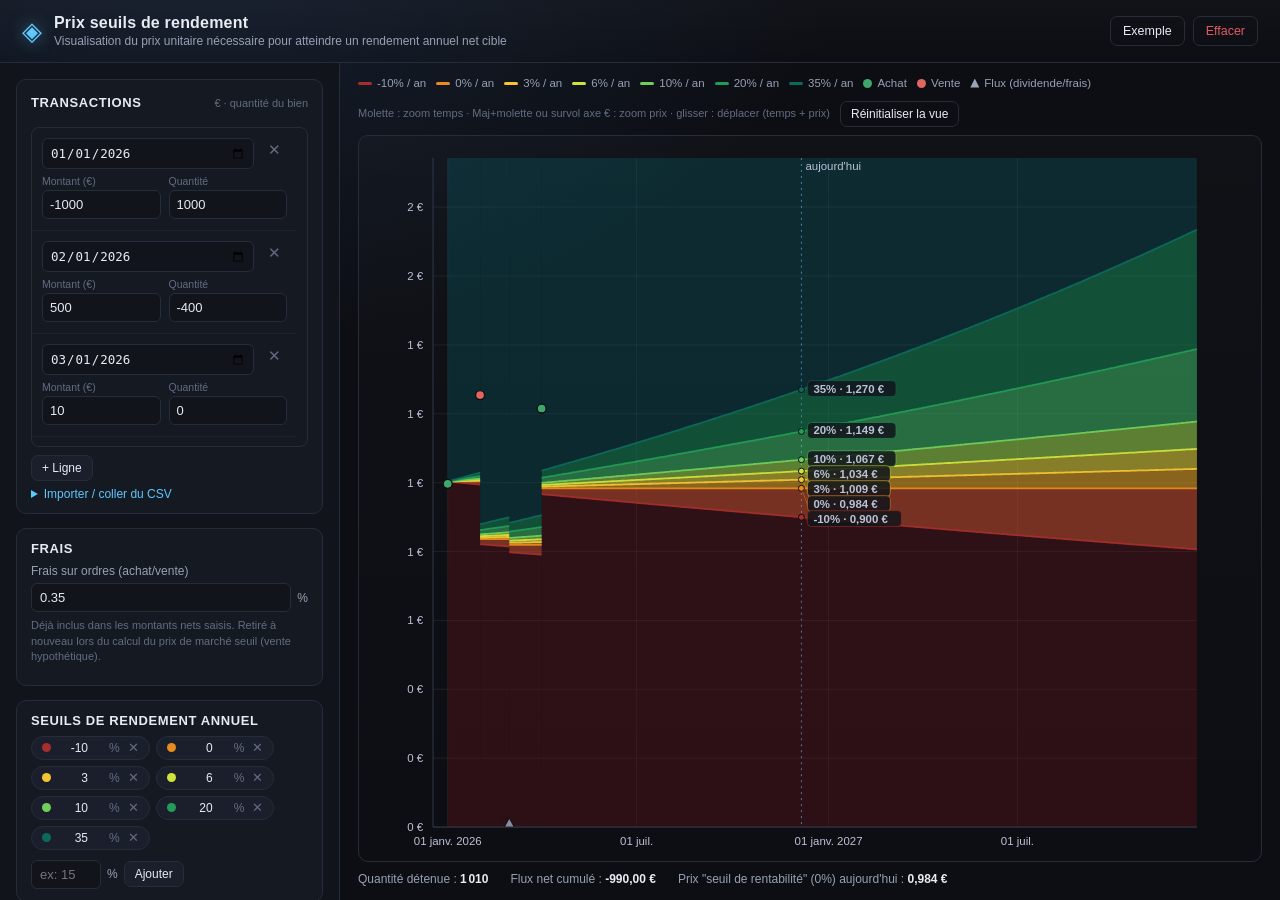
==== IRRViz/index.html @ b921ef23 "feat: add IRRViz application" ====
<!DOCTYPE html>
<html lang="fr">
<head>
<meta charset="UTF-8" />
<meta name="viewport" content="width=device-width, initial-scale=1.0" />
<title>Prix seuils de rendement — Visualiseur</title>
<link rel="stylesheet" href="style.css" />
</head>
<body>
<div id="app">

  <header class="topbar">
    <div class="brand">
      <span class="brand-mark">◈</span>
      <div class="brand-text">
        <h1>Prix seuils de rendement</h1>
        <p>Visualisation du prix unitaire nécessaire pour atteindre un rendement annuel net cible</p>
      </div>
    </div>
    <div class="topbar-actions">
      <button id="btnExample" class="btn ghost" title="Recharger le jeu de données d'exemple">Exemple</button>
      <button id="btnClear" class="btn ghost danger" title="Effacer toutes les transactions">Effacer</button>
    </div>
  </header>

  <div class="layout">

    <aside class="panel" id="sidePanel">

      <section class="card">
        <div class="card-head">
          <h2>Transactions</h2>
          <span class="hint">€ · quantité du bien</span>
        </div>
        <div class="tx-list-wrap">
          <div class="tx-list" id="txBody"></div>
        </div>
        <button id="btnAddRow" class="btn small">+ Ligne</button>

        <details class="import">
          <summary>Importer / coller du CSV</summary>
          <p class="hint">Format : <code>jj/mm/aaaa,montant,quantité</code> — une ligne par transaction.</p>
          <textarea id="csvInput" rows="4" placeholder="01/01/2026,-1000.00,1000
01/02/2026,500.00,-500"></textarea>
          <button id="btnImport" class="btn small">Ajouter au tableau</button>
        </details>
      </section>

      <section class="card">
        <div class="card-head">
          <h2>Frais</h2>
        </div>
        <label class="field">
          <span>Frais sur ordres (achat/vente)</span>
          <div class="field-input">
            <input type="number" id="feeInput" min="0" max="20" step="0.01" value="0.35" />
            <span class="suffix">%</span>
          </div>
        </label>
        <p class="hint">Déjà inclus dans les montants nets saisis. Retiré à nouveau lors du calcul du prix de marché seuil (vente hypothétique).</p>
      </section>

      <section class="card">
        <div class="card-head">
          <h2>Seuils de rendement annuel</h2>
        </div>
        <div id="thresholdChips" class="chips"></div>
        <div class="add-threshold">
          <input type="number" id="newThresholdInput" step="0.5" placeholder="ex: 15" />
          <span class="suffix">%</span>
          <button id="btnAddThreshold" class="btn small">Ajouter</button>
        </div>
      </section>

      <section class="card">
        <div class="card-head">
          <h2>Horizon de projection</h2>
        </div>
        <label class="field">
          <span>Date de fin</span>
          <input type="date" id="horizonInput" />
        </label>
        <div class="quickrange" id="quickRange">
          <button data-y="1" class="btn small">+1 an</button>
          <button data-y="2" class="btn small">+2 ans</button>
          <button data-y="5" class="btn small">+5 ans</button>
          <button data-y="0" class="btn small" id="btnToday">Aujourd'hui</button>
        </div>
      </section>

    </aside>

    <main class="chart-area">
      <div class="chart-toolbar">
        <div class="legend" id="chartLegend"></div>
        <div class="chart-actions">
          <span class="hint zoom-hint">Molette : zoom temps · Maj+molette ou survol axe € : zoom prix · glisser : déplacer (temps + prix)</span>
          <button id="btnResetZoom" class="btn small ghost">Réinitialiser la vue</button>
        </div>
      </div>
      <div class="chart-wrap" id="chartWrap">
        <svg id="chartSvg"></svg>
        <div id="tooltip" class="tooltip hidden"></div>
        <div id="emptyState" class="empty-state hidden">
          <p>Ajoutez au moins une transaction pour afficher le graphique.</p>
        </div>
      </div>
      <div class="chart-footer">
        <div class="stat" id="statPosition"></div>
        <div class="stat" id="statInvested"></div>
        <div class="stat" id="statCurrentPrice"></div>
      </div>
    </main>

  </div>

</div>
<script src="app.js"></script>
</body>
</html>
---- IRRViz/style.css ----
:root{
  --bg: #0c0e13;
  --bg-alt: #11141b;
  --panel: #151922;
  --panel-2: #1a1f2b;
  --border: #262c3a;
  --text: #e7ebf3;
  --text-dim: #97a1b5;
  --text-faint: #626c82;
  --accent: #5ec8ff;
  --accent-2: #7dd8c0;
  --danger: #e15b64;
  --radius: 10px;
  --shadow: 0 8px 24px rgba(0,0,0,0.35);
  font-size: 15px;
}

*{ box-sizing: border-box; }
html,body{ height:100%; margin:0; }

/* Barres de défilement cohérentes partout (évite l'ascenseur natif disparate du navigateur) */
*{ scrollbar-width: thin; scrollbar-color: #313a4d transparent; }
*::-webkit-scrollbar{ width:8px; height:8px; }
*::-webkit-scrollbar-track{ background: transparent; }
*::-webkit-scrollbar-thumb{ background:#313a4d; border-radius:5px; }
*::-webkit-scrollbar-thumb:hover{ background:#3d4863; }
body{
  background: radial-gradient(1200px 800px at 15% -10%, #172030 0%, var(--bg) 55%);
  color: var(--text);
  font-family: "Segoe UI", -apple-system, BlinkMacSystemFont, "Inter", Roboto, Helvetica, Arial, sans-serif;
  overflow: hidden;
}

#app{ height:100vh; display:flex; flex-direction:column; }

/* ---------- Topbar ---------- */
.topbar{
  display:flex; align-items:center; justify-content:space-between;
  padding: 14px 22px;
  border-bottom: 1px solid var(--border);
  background: linear-gradient(180deg, rgba(255,255,255,0.02), transparent);
  flex: 0 0 auto;
}
.brand{ display:flex; align-items:center; gap:12px; }
.brand-mark{
  font-size: 26px; color: var(--accent);
  filter: drop-shadow(0 0 8px rgba(94,200,255,0.5));
}
.brand-text h1{ margin:0; font-size:16px; font-weight:600; letter-spacing:.2px; }
.brand-text p{ margin:2px 0 0; font-size:12px; color: var(--text-dim); }
.topbar-actions{ display:flex; gap:8px; }

/* ---------- Buttons / inputs ---------- */
.btn{
  background: var(--panel-2);
  border: 1px solid var(--border);
  color: var(--text);
  padding: 7px 12px;
  border-radius: 7px;
  font-size: 12.5px;
  cursor: pointer;
  transition: background .15s ease, border-color .15s ease, transform .05s ease;
  white-space: nowrap;
}
.btn:hover{ background: #212736; border-color:#37405a; }
.btn:active{ transform: translateY(1px); }
.btn.small{ padding:5px 10px; font-size:12px; }
.btn.ghost{ background: transparent; }
.btn.danger{ color: var(--danger); }
.btn.danger:hover{ background: rgba(225,91,100,0.12); border-color: rgba(225,91,100,0.4); }
.btn.active{ border-color: var(--accent); color: var(--accent); }

input[type="number"], input[type="date"], input[type="text"]{
  background: var(--bg-alt);
  border: 1px solid var(--border);
  color: var(--text);
  padding: 6px 8px;
  border-radius: 6px;
  font-size: 13px;
  width: 100%;
}
input:focus{ outline: 1px solid var(--accent); }

/* ---------- Layout ---------- */
.layout{ flex:1 1 auto; display:flex; min-height:0; }

.panel{
  width: 340px;
  flex: 0 0 auto;
  overflow-y: auto;
  padding: 16px;
  border-right: 1px solid var(--border);
  background: var(--bg-alt);
  display:flex; flex-direction:column; gap:14px;
}

.card{
  background: var(--panel);
  border: 1px solid var(--border);
  border-radius: var(--radius);
  padding: 12px 14px;
}
.card-head{ display:flex; align-items:baseline; justify-content:space-between; margin-bottom:8px; }
.card-head h2{ font-size:13px; margin:0; font-weight:600; color: var(--text); text-transform:uppercase; letter-spacing:.6px;}
.hint{ font-size:11px; color: var(--text-faint); margin: 4px 0 8px; line-height:1.4; }

.field{ display:flex; flex-direction:column; gap:5px; font-size:12px; color: var(--text-dim); margin-bottom:6px; }
.field-input{ display:flex; align-items:center; gap:6px; }
.field-input .suffix{ color: var(--text-dim); font-size:12px; }

/* transaction list — chaque transaction est une "carte" sur deux lignes (date+suppr, puis
   montant/quantité côte à côte) plutôt qu'un tableau à 4 colonnes : les champs Montant et
   Quantité disposent ainsi de toute la largeur du panneau, sans être écrasés par le champ Date. */
.tx-list-wrap{
  max-height: 320px; overflow-y:auto; margin-bottom:8px;
  border:1px solid var(--border); border-radius:8px;
  scrollbar-gutter: stable;
}
.tx-list{ display:flex; flex-direction:column; }
.tx-row{
  display:grid;
  grid-template-columns: 1fr auto;
  gap: 6px 8px;
  padding: 10px 10px 11px;
  border-bottom: 1px solid #1d222d;
}
.tx-list .tx-row:last-child{ border-bottom:none; }
.tx-row .tx-date-cell{ grid-column: 1; }
.tx-row .tx-date-cell input{ font-size:12.5px; padding:6px 7px; }
.tx-row .row-del{
  grid-column: 2; align-self:start;
  background:none; border:none; color: var(--text-faint); cursor:pointer; font-size:15px;
  padding:4px 6px; line-height:1; border-radius:5px;
}
.tx-row .row-del:hover{ color: var(--danger); background: rgba(225,91,100,0.1); }
.tx-fields{
  grid-column: 1 / -1;
  display:grid;
  grid-template-columns: 1fr 1fr;
  gap: 8px;
}
.tx-fields label{ display:flex; flex-direction:column; gap:3px; font-size:10.5px; color: var(--text-faint); }
.tx-fields input{ font-size:13px; padding:6px 7px; width:100%; min-width:0; }

.import summary{ cursor:pointer; font-size:12px; color: var(--accent); margin-top:6px; }
.import textarea{
  width:100%; margin-top:8px; background: var(--bg-alt); border:1px solid var(--border);
  color: var(--text); border-radius:6px; padding:8px; font-family: monospace; font-size:11.5px; resize:vertical;
}
.import .btn{ margin-top:6px; }

/* chips */
.chips{ display:flex; flex-wrap:wrap; gap:6px; margin-bottom:10px; }
.chip{
  display:flex; align-items:center; gap:6px;
  background: var(--panel-2);
  border: 1px solid var(--border);
  border-radius: 999px;
  padding: 4px 8px 4px 10px;
  font-size:12px;
}
.chip .swatch{ width:9px; height:9px; border-radius:50%; flex:0 0 auto; }
.chip input{
  width: 46px; background:transparent; border:none; color:var(--text); padding:0; text-align:right; font-size:12px;
}
.chip .chip-del{ background:none; border:none; color: var(--text-faint); cursor:pointer; font-size:13px; line-height:1; padding:0 2px; }
.chip .chip-del:hover{ color: var(--danger); }
.add-threshold{ display:flex; gap:6px; align-items:center; }
.add-threshold input{ width: 70px; flex: 0 0 auto; }
.add-threshold .suffix{ font-size:12px; color:var(--text-dim); }

.quickrange{ display:flex; gap:6px; margin-top:8px; flex-wrap:wrap; }

/* ---------- Chart area ---------- */
.chart-area{ flex:1 1 auto; display:flex; flex-direction:column; min-width:0; padding: 14px 18px; }
.chart-toolbar{ display:flex; align-items:center; justify-content:space-between; margin-bottom:8px; gap:12px; flex-wrap:wrap; }
.chart-actions{ display:flex; align-items:center; gap:10px; }
.zoom-hint{ margin:0; white-space:nowrap; }
.legend{ display:flex; flex-wrap:wrap; gap:10px; font-size:11.5px; color: var(--text-dim); }
.legend .litem{ display:flex; align-items:center; gap:5px; }
.legend .lline{ width:14px; height:3px; border-radius:2px; }

.chart-wrap{
  flex:1 1 auto; position:relative; min-height:0;
  background: linear-gradient(180deg, rgba(255,255,255,0.015), transparent);
  border: 1px solid var(--border);
  border-radius: var(--radius);
  overflow: hidden;
}
#chartSvg{ width:100%; height:100%; display:block; cursor: grab; user-select:none; }
#chartSvg.grabbing{ cursor:grabbing; }

.empty-state{
  position:absolute; inset:0; display:flex; align-items:center; justify-content:center;
  color: var(--text-faint); font-size:13px;
}
.hidden{ display:none !important; }

.tooltip{
  position:absolute; pointer-events:none;
  background: rgba(15,18,25,0.96);
  border: 1px solid var(--border);
  border-radius: 8px;
  padding: 8px 10px;
  font-size: 12px;
  box-shadow: var(--shadow);
  min-width: 150px;
  transform: translate(-50%, -110%);
  transition: opacity .08s ease;
  z-index: 5;
}
.tooltip .tt-date{ font-weight:600; margin-bottom:4px; color: var(--text); font-size:12.5px; }
.tooltip .tt-row{ display:flex; justify-content:space-between; gap:10px; color: var(--text-dim); padding:1px 0; }
.tooltip .tt-row span.v{ color: var(--text); font-weight:500; }

.chart-footer{ display:flex; gap:22px; margin-top:10px; flex-wrap:wrap; }
.stat{ font-size:12px; color: var(--text-dim); }
.stat b{ color: var(--text); font-weight:600; }

/* Axis text via SVG — la classe "axis" est portée directement par les éléments <text>/<line>,
   pas par un conteneur parent : le sélecteur doit donc cibler l'élément lui-même. */
text.axis{ fill: #b9c2d6; font-size: 11.5px; font-family: inherit; }
line.axis{ stroke: #313a4d; }
.gridline{ stroke: rgba(255,255,255,0.07); }
.crosshair-line{ stroke: #cfd6e6; stroke-dasharray: 3 3; stroke-width:1; }
.today-line{ stroke: var(--accent); stroke-width:1; stroke-dasharray: 2 4; opacity:.85; }

@media (max-width: 880px){
  .layout{ flex-direction:column; overflow-y:auto; }
  .panel{ width:auto; height:auto; border-right:none; border-bottom:1px solid var(--border); }
  #app{ overflow-y:auto; height:auto; min-height:100vh; }
  body{ overflow:auto; }
}
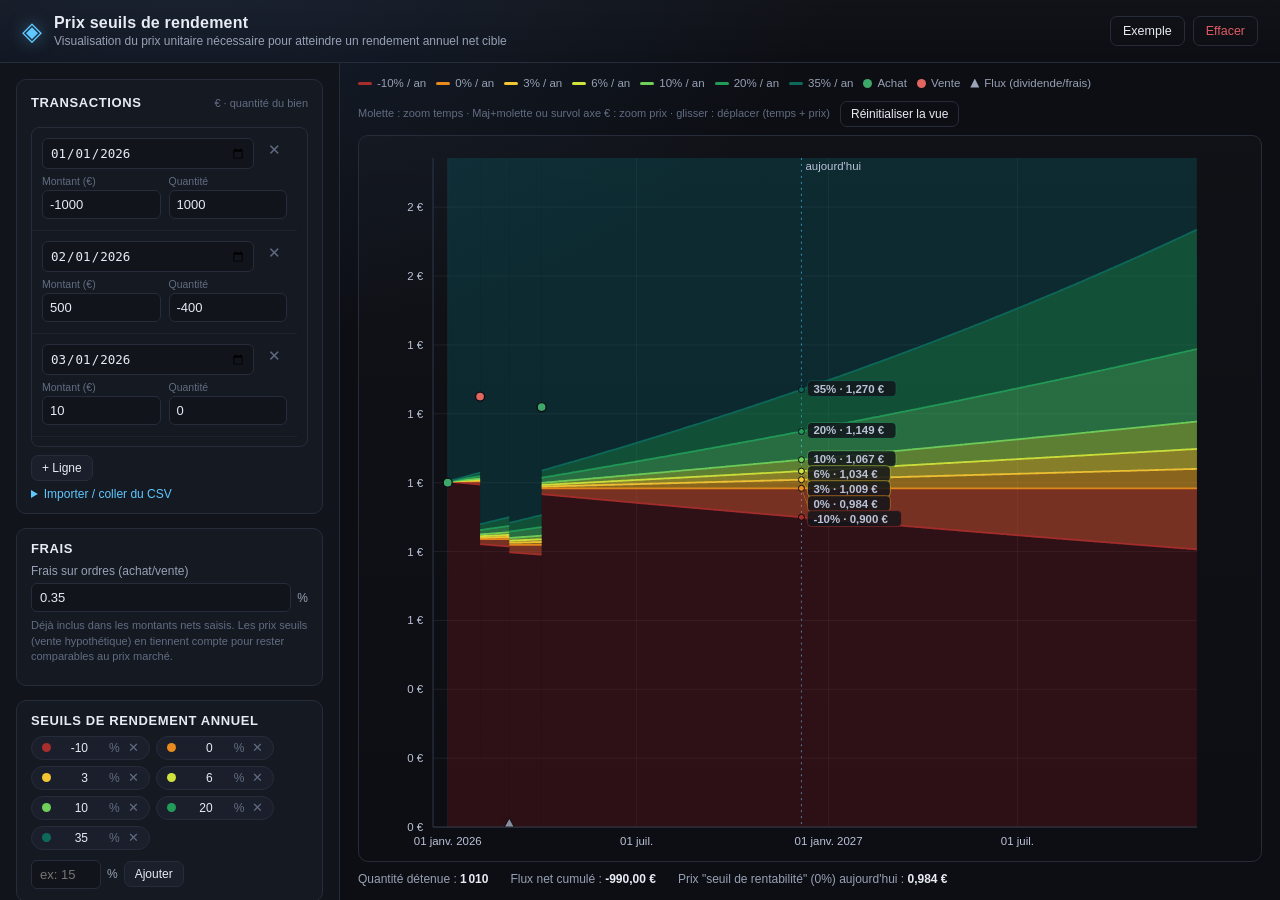
==== commit 93c5660b: "refactor(irrviz): simplify implied market price calculation Update the `impliedMarketPrice` function" ====
--- a/IRRViz/index.html
+++ b/IRRViz/index.html
@@ -57,7 +57,7 @@
             <span class="suffix">%</span>
           </div>
         </label>
-        <p class="hint">Déjà inclus dans les montants nets saisis. Retiré à nouveau lors du calcul du prix de marché seuil (vente hypothétique).</p>
+        <p class="hint">Déjà inclus dans les montants nets saisis. Les prix seuils (vente hypothétique) en tiennent compte pour rester comparables au prix marché.</p>
       </section>
 
       <section class="card">
@@ -70,6 +70,23 @@
           <span class="suffix">%</span>
           <button id="btnAddThreshold" class="btn small">Ajouter</button>
         </div>
+      </section>
+
+      <section class="card">
+        <div class="card-head">
+          <h2>Asset (optionnel)</h2>
+        </div>
+        <label class="field">
+          <span>Symbole Yahoo Finance</span>
+          <div class="field-input">
+            <input type="text" id="assetTickerInput" placeholder="ex: AAPL, MC.PA, BTC-USD" autocomplete="off" />
+          </div>
+        </label>
+        <div class="asset-actions">
+          <button id="btnLoadAsset" class="btn small">Charger</button>
+          <button id="btnClearAsset" class="btn small ghost">Effacer</button>
+        </div>
+        <p class="hint" id="assetStatus">Saisissez un ticker puis cliquez sur « Charger » pour afficher les bougies du sous-jacent.</p>
       </section>
 
       <section class="card">
--- a/IRRViz/style.css
+++ b/IRRViz/style.css
@@ -171,6 +171,11 @@
 
 .quickrange{ display:flex; gap:6px; margin-top:8px; flex-wrap:wrap; }
 
+.asset-actions{ display:flex; gap:6px; margin-top:8px; }
+#assetStatus{ margin: 8px 0 0; min-height: 14px; }
+#assetStatus.error{ color: var(--danger); }
+#assetStatus.success{ color: var(--accent-2); }
+
 /* ---------- Chart area ---------- */
 .chart-area{ flex:1 1 auto; display:flex; flex-direction:column; min-width:0; padding: 14px 18px; }
 .chart-toolbar{ display:flex; align-items:center; justify-content:space-between; margin-bottom:8px; gap:12px; flex-wrap:wrap; }
@@ -225,6 +230,12 @@
 .crosshair-line{ stroke: #cfd6e6; stroke-dasharray: 3 3; stroke-width:1; }
 .today-line{ stroke: var(--accent); stroke-width:1; stroke-dasharray: 2 4; opacity:.85; }
 
+/* Candlesticks - asset optionnel (Yahoo Finance) */
+.candlewick{ stroke-width: 1; }
+.candlebody{ stroke-width: 1; }
+.candle-up{ fill: #3fb968; stroke: #2a8a4d; }
+.candle-down{ fill: #e0665f; stroke: #a8413b; }
+
 @media (max-width: 880px){
   .layout{ flex-direction:column; overflow-y:auto; }
   .panel{ width:auto; height:auto; border-right:none; border-bottom:1px solid var(--border); }
